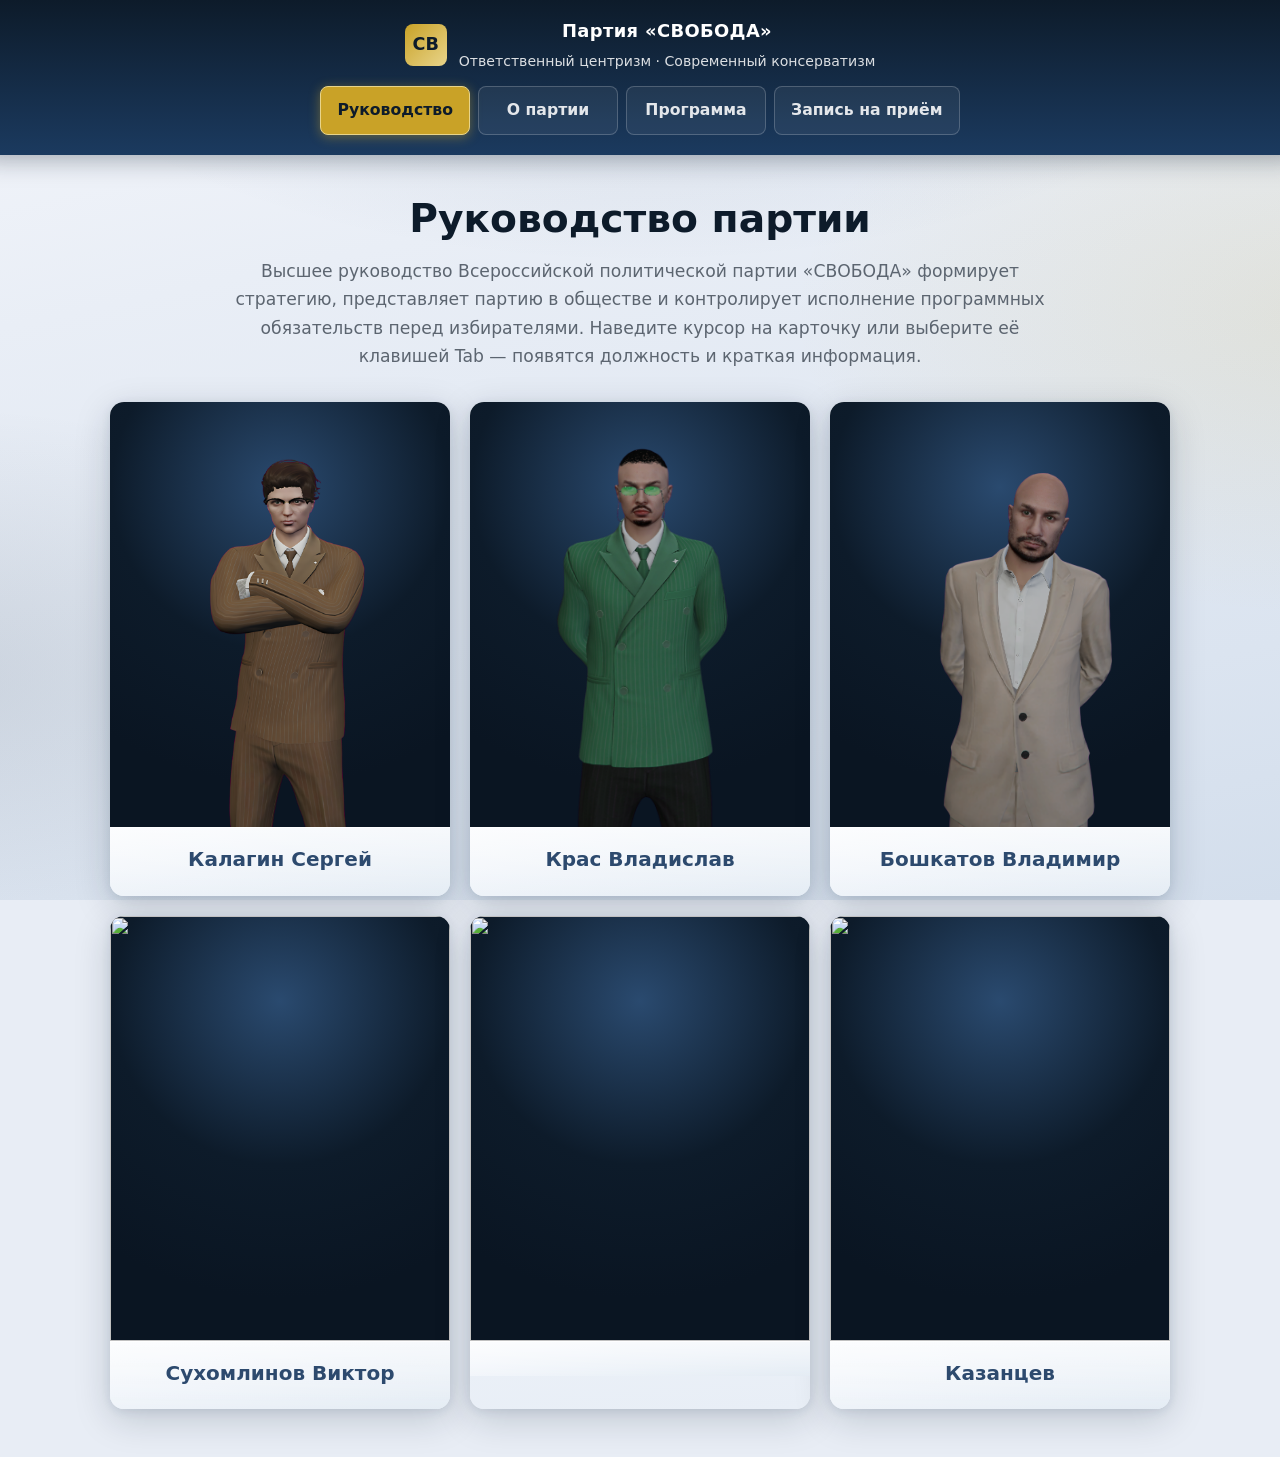
==== index.html @ af03c195 "Add files via upload" ====
<!DOCTYPE html>
<html lang="ru">
<head>
    <meta charset="UTF-8">
    <meta name="viewport" content="width=device-width, initial-scale=1.0">
    <title>Руководство — Партия «СВОБОДА»</title>
    <link rel="stylesheet" href="party.css">
</head>
<body>
    <div class="party-switch">
        <div class="party-switch-inner">
            <a class="party-brand" href="index.html">
                <span class="party-brand-mark">СВ</span>
                <span class="party-brand-text">
                    <strong>Партия «СВОБОДА»</strong>
                    <span>Ответственный центризм · Современный консерватизм</span>
                </span>
            </a>
            <nav class="party-tabs" aria-label="Разделы сайта партии">
                <a href="index.html" class="is-active">Руководство</a>
                <a href="o-partii.html">О партии</a>
                <a href="programma.html">Программа</a>
                <a href="zapis.html">Запись на приём</a>
            </nav>
        </div>
    </div>

    <div class="party-shell">
        <h1 class="party-page-title">Руководство партии</h1>
        <p class="party-lead">
            Высшее руководство Всероссийской политической партии «СВОБОДА» формирует стратегию, представляет партию в обществе и контролирует исполнение программных обязательств перед избирателями. Наведите курсор на карточку или выберите её клавишей Tab — появятся должность и краткая информация.
        </p>

        <div class="party-card-grid party-card-grid--leadership">
            <article class="party-card party-card--leadership" tabindex="0">
                <p class="party-sr-only">Калагин Сергей. Председатель партии. Координирует работу федерального совета, представляет партию на переговорах и в СМИ, отвечает за соблюдение устава и этических стандартов.</p>
                <div class="party-card__visual">
                    <img class="party-card__photo" src="Kolagin.png" alt="Калагин Сергей" width="480" height="600" loading="lazy">
                    <div class="party-card__overlay">
                        <p class="party-card__role">Председатель партии</p>
                        <p class="party-card__bio">Координирует работу федерального совета, представляет партию на переговорах и в СМИ, отвечает за соблюдение устава и этических стандартов.</p>
                    </div>
                </div>
                <h3 class="party-card__surname">Калагин Сергей</h3>
            </article>
            <article class="party-card party-card--leadership" tabindex="0">
                <p class="party-sr-only">Крас Владислав. 1-ый Сопредседатель Партии. Курирует региональную сеть, взаимодействие с общественными организациями и подготовку избирательных кампаний.</p>
                <div class="party-card__visual">
                    <img class="party-card__photo" src="Kras.png" alt="" width="480" height="600" loading="lazy">
                    <div class="party-card__overlay">
                        <p class="party-card__role">1-ый Сопредседатель Партии</p>
                        <p class="party-card__bio">Курирует региональную сеть, взаимодействие с общественными организациями и подготовку избирательных кампаний.</p>
                    </div>
                </div>
                <h3 class="party-card__surname">Крас Владислав</h3>
            </article>
            <article class="party-card party-card--leadership" tabindex="0">
                <p class="party-sr-only">Бошкатов Владимир. 2-ой Сопредседатель Партии. Организует заседания руководящих органов, ведёт документацию и обеспечивает информационную связь между уровнями партии.</p>
                <div class="party-card__visual">
                    <img class="party-card__photo" src="Boshka.png" alt="" width="480" height="600" loading="lazy">
                    <div class="party-card__overlay">
                        <p class="party-card__role">2-ой Сопредседатель Партии</p>
                        <p class="party-card__bio">Организует заседания руководящих органов, ведёт документацию и обеспечивает информационную связь между уровнями партии.</p>
                    </div>
                </div>
                <h3 class="party-card__surname">Бошкатов Владимир</h3>
            </article>
            <article class="party-card party-card--leadership" tabindex="0">
                <p class="party-sr-only">Сухомлинов Виктор. Руководитель Аппарата Партии. Отвечает за кадровую политику, финансовую дисциплину и операционную поддержку проектов партии.</p>
                <div class="party-card__visual">
                    <img class="party-card__photo" src="syxomlimov.png" alt="" width="480" height="600" loading="lazy">
                    <div class="party-card__overlay">
                        <p class="party-card__role">Руководитель Аппарата Партии</p>
                        <p class="party-card__bio">Отвечает за кадровую политику, финансовую дисциплину и операционную поддержку проектов партии.</p>
                    </div>
                </div>
                <h3 class="party-card__surname">Сухомлинов Виктор</h3>
            </article>
            <article class="party-card party-card--leadership" tabindex="0">
                <p class="party-sr-only">Белова Ирина. Председатель контрольной комиссии. Независимый надзор за соблюдением процедур, прозрачностью отчётности и этикой поведения членов партии.</p>
                <div class="party-card__visual">
                    <img class="party-card__photo" src="https://picsum.photos/seed/svoboda-belova/480/600" alt="" width="480" height="600" loading="lazy">
                    <div class="party-card__overlay">
                        <p class="party-card__role">Председатель контрольной комиссии</p>
                        <p class="party-card__bio">Независимый надзор за соблюдением процедур, прозрачностью отчётности и этикой поведения членов партии.</p>
                    </div>
                </div>
                <h3 class="party-card__surname"></h3>
            </article>
            <article class="party-card party-card--leadership" tabindex="0">
                <p class="party-sr-only">Казанцев Сергей. Председатель молодёжного крыла. Развивает молодёжные инициативы, образовательные программы и участие молодых граждан в общественной жизни.</p>
                <div class="party-card__visual">
                    <img class="party-card__photo" src="https://picsum.photos/seed/svoboda-kazantsev/480/600" alt="" width="480" height="600" loading="lazy">
                    <div class="party-card__overlay">
                        <p class="party-card__role">Председатель молодёжного крыла</p>
                        <p class="party-card__bio">Развивает молодёжные инициативы, образовательные программы и участие молодых граждан в общественной жизни.</p>
                    </div>
                </div>
                <h3 class="party-card__surname">Казанцев</h3>
            </article>
        </div>
    </div>
</body>
</html>
---- party.css ----
/* Сайт политической партии «СВОБОДА» */
:root {
    --party-navy: #0d1b2a;
    --party-blue: #1b3a5f;
    --party-accent: #c9a227;
    --party-gold-light: #e8d48a;
    --party-bg: #f5f6f8;
    --party-card: #ffffff;
    --party-text: #1a1a1a;
    --party-muted: #5c6570;
}

* {
    margin: 0;
    padding: 0;
    box-sizing: border-box;
}

body {
    font-family: "Segoe UI", system-ui, -apple-system, sans-serif;
    font-size: 1.075rem;
    line-height: 1.65;
    color: var(--party-text);
    min-height: 100vh;
    background-color: #e8edf5;
    background-image:
        radial-gradient(ellipse 110% 85% at 50% -15%, rgba(27, 58, 95, 0.18), transparent 52%),
        radial-gradient(ellipse 90% 70% at 105% 35%, rgba(201, 162, 39, 0.12), transparent 48%),
        radial-gradient(ellipse 75% 60% at -5% 75%, rgba(13, 27, 42, 0.1), transparent 50%),
        linear-gradient(
            168deg,
            #f4f6fb 0%,
            #e9eef6 28%,
            #e2e9f3 52%,
            #dbe4f0 78%,
            #d3deec 100%
        );
    background-attachment: fixed;
}

.party-shell {
    max-width: 1100px;
    margin: 0 auto;
    padding: 0 1.25rem 3rem;
    display: flex;
    flex-direction: column;
    align-items: center;
}

/* Верхняя панель переключения страниц */
.party-switch {
    position: sticky;
    top: 0;
    z-index: 100;
    background: linear-gradient(180deg, var(--party-navy) 0%, var(--party-blue) 100%);
    margin: 0 -1.25rem 2rem;
    padding: 1rem 1.25rem 1.25rem;
    box-shadow: 0 4px 24px rgba(13, 27, 42, 0.35);
}

.party-switch-inner {
    max-width: 1100px;
    margin: 0 auto;
    display: flex;
    flex-direction: column;
    align-items: center;
    gap: 0.75rem;
    text-align: center;
}

.party-brand {
    display: flex;
    align-items: center;
    justify-content: center;
    gap: 0.75rem;
    color: #fff;
    text-decoration: none;
    flex-wrap: wrap;
    transition:
        transform 0.3s cubic-bezier(0.34, 1.45, 0.64, 1),
        filter 0.25s ease;
}

.party-brand:hover {
    transform: scale(1.04);
    filter: brightness(1.08);
}

.party-brand:active {
    transform: scale(0.98);
    transition-duration: 0.1s;
}

.party-brand-mark {
    min-width: 42px;
    height: 42px;
    padding: 0 6px;
    border-radius: 8px;
    background: linear-gradient(135deg, var(--party-accent), var(--party-gold-light));
    display: grid;
    place-items: center;
    font-weight: 800;
    font-size: 1.1rem;
    color: var(--party-navy);
}

.party-brand-text strong {
    display: block;
    font-size: 1.12rem;
    letter-spacing: 0.02em;
}

.party-brand-text span {
    font-size: 0.88rem;
    opacity: 0.85;
}

.party-tabs {
    display: flex;
    flex-wrap: wrap;
    gap: 0.5rem;
    justify-content: center;
}

.party-tabs a {
    flex: 1 1 auto;
    min-width: 140px;
    text-align: center;
    padding: 0.65rem 1rem;
    border-radius: 8px;
    font-size: 0.98rem;
    font-weight: 600;
    color: rgba(255, 255, 255, 0.88);
    text-decoration: none;
    border: 1px solid rgba(255, 255, 255, 0.2);
    background: rgba(255, 255, 255, 0.06);
    transition:
        background 0.28s ease,
        color 0.28s ease,
        border-color 0.28s ease,
        transform 0.32s cubic-bezier(0.34, 1.45, 0.64, 1),
        box-shadow 0.32s ease;
}

.party-tabs a:hover {
    background: rgba(255, 255, 255, 0.14);
    border-color: rgba(255, 255, 255, 0.35);
    transform: translateY(-4px) scale(1.03);
    box-shadow: 0 10px 26px rgba(0, 0, 0, 0.28);
}

.party-tabs a:active {
    transform: translateY(-1px) scale(0.99);
    transition-duration: 0.12s;
}

.party-tabs a.is-active {
    background: var(--party-accent);
    color: var(--party-navy);
    border-color: var(--party-gold-light);
    box-shadow: 0 2px 12px rgba(201, 162, 39, 0.45);
}

.party-tabs a.is-active:hover {
    transform: translateY(-4px) scale(1.03);
    box-shadow: 0 12px 32px rgba(201, 162, 39, 0.55);
    filter: brightness(1.06);
}

/* Контент */
.party-page-title {
    font-size: clamp(1.85rem, 4.2vw, 2.45rem);
    color: var(--party-navy);
    margin-bottom: 0.35rem;
    font-weight: 700;
    text-align: center;
    width: 100%;
}

.party-lead {
    color: var(--party-muted);
    margin-bottom: 2rem;
    max-width: 52rem;
    text-align: center;
    width: 100%;
}

.party-card-grid {
    display: grid;
    grid-template-columns: repeat(auto-fill, minmax(260px, 1fr));
    gap: 1.25rem;
    width: 100%;
    justify-content: center;
    justify-items: stretch;
}

.party-card {
    background: linear-gradient(165deg, #ffffff 0%, #f8fafc 55%, #f0f4fa 100%);
    border-radius: 12px;
    padding: 1.5rem;
    box-shadow:
        0 4px 20px rgba(13, 27, 42, 0.08),
        inset 0 1px 0 rgba(255, 255, 255, 0.85);
    border: none;
}

.party-card h3 {
    color: var(--party-blue);
    font-size: 1.2rem;
    margin-bottom: 0.25rem;
}

.party-role {
    font-size: 0.9rem;
    color: var(--party-accent);
    font-weight: 600;
    text-transform: uppercase;
    letter-spacing: 0.04em;
    margin-bottom: 0.75rem;
}

.party-card p {
    color: var(--party-muted);
    font-size: 1.02rem;
    text-align: center;
}

.party-card h3,
.party-card .party-role {
    text-align: center;
}

/* Руководство: фото + фамилия; должность и текст при наведении / фокусе */
.party-sr-only {
    position: absolute;
    width: 1px;
    height: 1px;
    padding: 0;
    margin: -1px;
    overflow: hidden;
    clip: rect(0, 0, 0, 0);
    white-space: nowrap;
    border: 0;
}

.party-card-grid--leadership {
    grid-template-columns: repeat(3, minmax(0, 1fr));
}

@media (max-width: 900px) {
    .party-card-grid--leadership {
        grid-template-columns: repeat(2, minmax(0, 1fr));
    }
}

@media (max-width: 520px) {
    .party-card-grid--leadership {
        grid-template-columns: 1fr;
    }
}

.party-card--leadership {
    position: relative;
    padding: 0;
    overflow: hidden;
    display: flex;
    flex-direction: column;
    border-radius: 14px;
    border: none;
    background: linear-gradient(175deg, #fdfefe 0%, #f2f6fb 38%, #e8eef6 100%);
    box-shadow:
        0 10px 36px rgba(13, 27, 42, 0.18),
        0 2px 10px rgba(27, 58, 95, 0.1),
        inset 0 1px 0 rgba(255, 255, 255, 0.75);
}

.party-card--leadership:focus {
    outline: none;
}

.party-card--leadership:focus-visible {
    box-shadow:
        0 0 0 3px var(--party-accent),
        0 10px 36px rgba(13, 27, 42, 0.2),
        0 2px 10px rgba(27, 58, 95, 0.12);
}

.party-card__visual {
    position: relative;
    aspect-ratio: 4 / 5;
    overflow: hidden;
    background: radial-gradient(ellipse 90% 70% at 50% 20%, #2a4a6f 0%, #0d1b2a 55%, #0a1522 100%);
}

.party-card__photo {
    width: 100%;
    height: 100%;
    object-fit: cover;
    display: block;
    transition: transform 0.45s ease;
}

.party-card--leadership:hover .party-card__photo,
.party-card--leadership:focus-within .party-card__photo {
    transform: scale(1.04);
}

.party-card__overlay {
    position: absolute;
    inset: 0;
    display: flex;
    flex-direction: column;
    justify-content: flex-end;
    padding: 1.1rem 1.15rem 1.25rem;
    background: linear-gradient(
        to top,
        rgba(13, 27, 42, 0.94) 0%,
        rgba(13, 27, 42, 0.55) 45%,
        transparent 100%
    );
    color: #fff;
    opacity: 0;
    transition: opacity 0.35s ease;
    text-align: center;
}

.party-card--leadership:hover .party-card__overlay,
.party-card--leadership:focus-within .party-card__overlay {
    opacity: 1;
}

.party-card__role {
    font-size: 0.78rem;
    font-weight: 700;
    text-transform: uppercase;
    letter-spacing: 0.06em;
    color: #ffffff;
    margin: 0 0 0.5rem;
    line-height: 1.3;
    text-shadow:
        0 0 12px rgba(255, 255, 255, 0.45),
        0 1px 4px rgba(0, 0, 0, 0.5);
}

.party-card__bio {
    font-size: 0.95rem;
    line-height: 1.5;
    color: #ffffff;
    margin: 0;
    text-align: center;
    text-shadow:
        0 0 14px rgba(255, 255, 255, 0.4),
        0 1px 5px rgba(0, 0, 0, 0.45);
}

.party-card--leadership .party-card__surname {
    margin: 0;
    padding: 1rem 1rem 1.2rem;
    font-size: 1.25rem;
    font-weight: 700;
    color: #2d4a6e;
    text-align: center;
    position: relative;
    z-index: 1;
    background:
        linear-gradient(180deg, rgba(255, 255, 255, 0.55) 0%, transparent 100%),
        linear-gradient(165deg, #f8fafd 0%, #eef3f9 45%, #e4ecf4 100%);
    border: none;
    box-shadow: inset 0 1px 0 rgba(255, 255, 255, 0.9);
}

@media (hover: none) {
    .party-card__overlay {
        opacity: 1;
        background: linear-gradient(
            to top,
            rgba(13, 27, 42, 0.9) 0%,
            rgba(13, 27, 42, 0.4) 50%,
            transparent 85%
        );
    }

    .party-card__photo {
        transform: none;
    }
}

.party-section {
    margin-bottom: 2.5rem;
    width: 100%;
    max-width: 52rem;
}

.party-section h2 {
    font-size: 1.45rem;
    color: var(--party-navy);
    margin-bottom: 1rem;
    padding-bottom: 0.5rem;
    border-bottom: 2px solid var(--party-accent);
    text-align: center;
}

.party-prose {
    background: var(--party-card);
    padding: 1.75rem;
    border-radius: 12px;
    box-shadow: 0 4px 20px rgba(13, 27, 42, 0.06);
    border: none;
    text-align: center;
}

.party-prose p {
    margin-bottom: 1rem;
    color: var(--party-text);
}

.party-prose ul {
    margin: 0 auto 1rem;
    color: var(--party-muted);
    display: inline-block;
    text-align: left;
    max-width: 100%;
}

.party-prose li {
    margin-bottom: 0.5rem;
}

.party-prose a {
    color: var(--party-blue);
    font-weight: 600;
}

.party-program-intro {
    margin-bottom: 2rem;
    width: 100%;
    max-width: 52rem;
}

.party-program-intro p {
    margin-bottom: 0;
    font-size: 1.12rem;
}

.party-program-list {
    list-style: none;
}

.party-program-list li {
    background: var(--party-card);
    margin-bottom: 1rem;
    padding: 1.25rem 1.25rem 1.25rem 3.5rem;
    border-radius: 10px;
    border: none;
    box-shadow: 0 2px 12px rgba(13, 27, 42, 0.06);
    position: relative;
}

.party-program-list li::before {
    content: counter(step);
    counter-increment: step;
    position: absolute;
    left: 1rem;
    top: 50%;
    transform: translateY(-50%);
    width: 2rem;
    height: 2rem;
    background: var(--party-navy);
    color: var(--party-gold-light);
    border-radius: 50%;
    display: grid;
    place-items: center;
    font-weight: 700;
    font-size: 0.9rem;
}

.party-program-block {
    counter-reset: step;
}

/* Полный текст программы */
.party-program-doc {
    max-width: 52rem;
    width: 100%;
}

.party-program-doc-header {
    text-align: center;
    margin-bottom: 2.5rem;
    padding-bottom: 1.5rem;
    border-bottom: 2px solid var(--party-accent);
}

.party-program-kicker {
    font-size: 0.92rem;
    font-weight: 700;
    letter-spacing: 0.2em;
    color: var(--party-blue);
    margin-bottom: 0.5rem;
}

.party-program-main-title {
    text-align: center;
    font-size: clamp(1.45rem, 3.6vw, 1.95rem);
    line-height: 1.35;
    margin-bottom: 0.5rem;
}

.party-program-edition {
    color: var(--party-muted);
    font-size: 1.02rem;
}

.party-program-chapter {
    margin-bottom: 2.25rem;
}

.party-program-chapter > h2 {
    font-size: 1.22rem;
    color: var(--party-navy);
    margin-bottom: 1rem;
    padding-bottom: 0.5rem;
    border-bottom: 2px solid var(--party-accent);
    line-height: 1.35;
    text-align: center;
}

.party-program-chapter .party-prose {
    margin-top: 0;
}

.party-program-chapter .party-prose p:last-child {
    margin-bottom: 0;
}

.party-program-chapter h3 {
    font-size: 1.06rem;
    color: var(--party-blue);
    margin: 1.25rem 0 0.65rem;
    text-align: center;
}

.party-value-list,
.party-doc-list {
    list-style: none;
    margin: 0 auto 1rem;
    padding: 0;
    max-width: 48rem;
    text-align: left;
}

.party-value-list li,
.party-doc-list li {
    position: relative;
    padding-left: 1.1rem;
    margin-bottom: 0.75rem;
    color: var(--party-text);
}

.party-value-list li::before,
.party-doc-list li::before {
    content: "";
    position: absolute;
    left: 0;
    top: 0.55em;
    width: 5px;
    height: 5px;
    border-radius: 50%;
    background: var(--party-accent);
}

.party-program-chapter .party-prose .party-value-list,
.party-program-chapter .party-prose .party-doc-list {
    margin-left: auto;
    margin-right: auto;
}

.party-doc-list li strong {
    color: var(--party-navy);
}

.party-form {
    background: var(--party-card);
    padding: 2rem;
    border-radius: 12px;
    box-shadow: 0 4px 24px rgba(13, 27, 42, 0.1);
    border: none;
    max-width: 520px;
    width: 100%;
    margin-left: auto;
    margin-right: auto;
    text-align: left;
}

.party-form label {
    display: block;
    font-weight: 600;
    font-size: 0.95rem;
    color: var(--party-navy);
    margin-bottom: 0.35rem;
}

.party-form input,
.party-form select,
.party-form textarea {
    width: 100%;
    padding: 0.65rem 0.85rem;
    margin-bottom: 1.1rem;
    border: 1px solid #cfd4dc;
    border-radius: 8px;
    font: inherit;
}

.party-form input:focus,
.party-form select:focus,
.party-form textarea:focus {
    outline: none;
    border-color: var(--party-blue);
    box-shadow: 0 0 0 3px rgba(27, 58, 95, 0.15);
}

.party-form button {
    width: 100%;
    padding: 0.85rem 1.25rem;
    border: none;
    border-radius: 8px;
    font-weight: 700;
    font-size: 1rem;
    cursor: pointer;
    background: linear-gradient(135deg, var(--party-blue), var(--party-navy));
    color: #f5f9ff;
    text-shadow: 0 0 18px rgba(255, 255, 255, 0.35);
    transition:
        transform 0.32s cubic-bezier(0.34, 1.45, 0.64, 1),
        box-shadow 0.32s ease,
        filter 0.28s ease;
}

.party-form button:hover {
    transform: translateY(-5px) scale(1.02);
    box-shadow: 0 14px 32px rgba(13, 27, 42, 0.42);
    filter: brightness(1.1);
}

.party-form button:active {
    transform: translateY(-2px) scale(0.99);
    box-shadow: 0 6px 16px rgba(13, 27, 42, 0.35);
    transition-duration: 0.12s;
}

.party-note {
    font-size: 0.92rem;
    color: var(--party-muted);
    margin-top: 1rem;
}

/* Запись на приём: инструкция и ссылка на Google-форму */
.party-zapis-section {
    max-width: 40rem;
}

.party-zapis-instructions .party-zapis-steps {
    list-style: decimal;
    margin: 0 auto 1.5rem;
    padding-left: 1.35rem;
    text-align: left;
    max-width: 100%;
    display: block;
    color: var(--party-text);
}

.party-zapis-steps li {
    margin-bottom: 0.85rem;
    padding-left: 0.35rem;
}

.party-zapis-steps li:last-child {
    margin-bottom: 0;
}

.party-zapis-cta-wrap {
    text-align: center;
    margin: 1.5rem 0 0;
}

.party-zapis-google {
    display: inline-block;
    padding: 0.95rem 1.75rem;
    border-radius: 10px;
    font-weight: 700;
    font-size: 1.05rem;
    text-decoration: none;
    color: #f5f9ff;
    text-shadow: 0 0 20px rgba(255, 255, 255, 0.4);
    background: linear-gradient(135deg, var(--party-blue), var(--party-navy));
    box-shadow: 0 6px 22px rgba(13, 27, 42, 0.28);
    transition:
        transform 0.32s cubic-bezier(0.34, 1.45, 0.64, 1),
        box-shadow 0.32s ease,
        filter 0.28s ease;
}

.party-zapis-google:hover {
    transform: translateY(-4px) scale(1.02);
    box-shadow: 0 12px 32px rgba(13, 27, 42, 0.38);
    filter: brightness(1.08);
}

.party-zapis-google:active {
    transform: translateY(-1px) scale(0.99);
    transition-duration: 0.12s;
}

.party-zapis-note {
    margin-top: 1.25rem;
    margin-bottom: 0;
    text-align: center;
}

@media (prefers-reduced-motion: reduce) {
    .party-brand,
    .party-brand:hover,
    .party-brand:active,
    .party-tabs a,
    .party-tabs a:hover,
    .party-tabs a:active,
    .party-form button,
    .party-form button:hover,
    .party-form button:active,
    .party-zapis-google,
    .party-zapis-google:hover,
    .party-zapis-google:active {
        transition-duration: 0.01ms !important;
        transition-timing-function: linear !important;
    }

    .party-brand:hover,
    .party-brand:active,
    .party-tabs a:hover,
    .party-tabs a:active,
    .party-form button:hover,
    .party-form button:active,
    .party-zapis-google:hover,
    .party-zapis-google:active {
        transform: none !important;
        filter: none !important;
    }

    .party-tabs a.is-active:hover {
        filter: none !important;
    }
}

@media (max-width: 768px) {
    body {
        background-attachment: scroll;
    }
}

@media (max-width: 600px) {
    .party-tabs a {
        min-width: calc(50% - 0.25rem);
    }
}
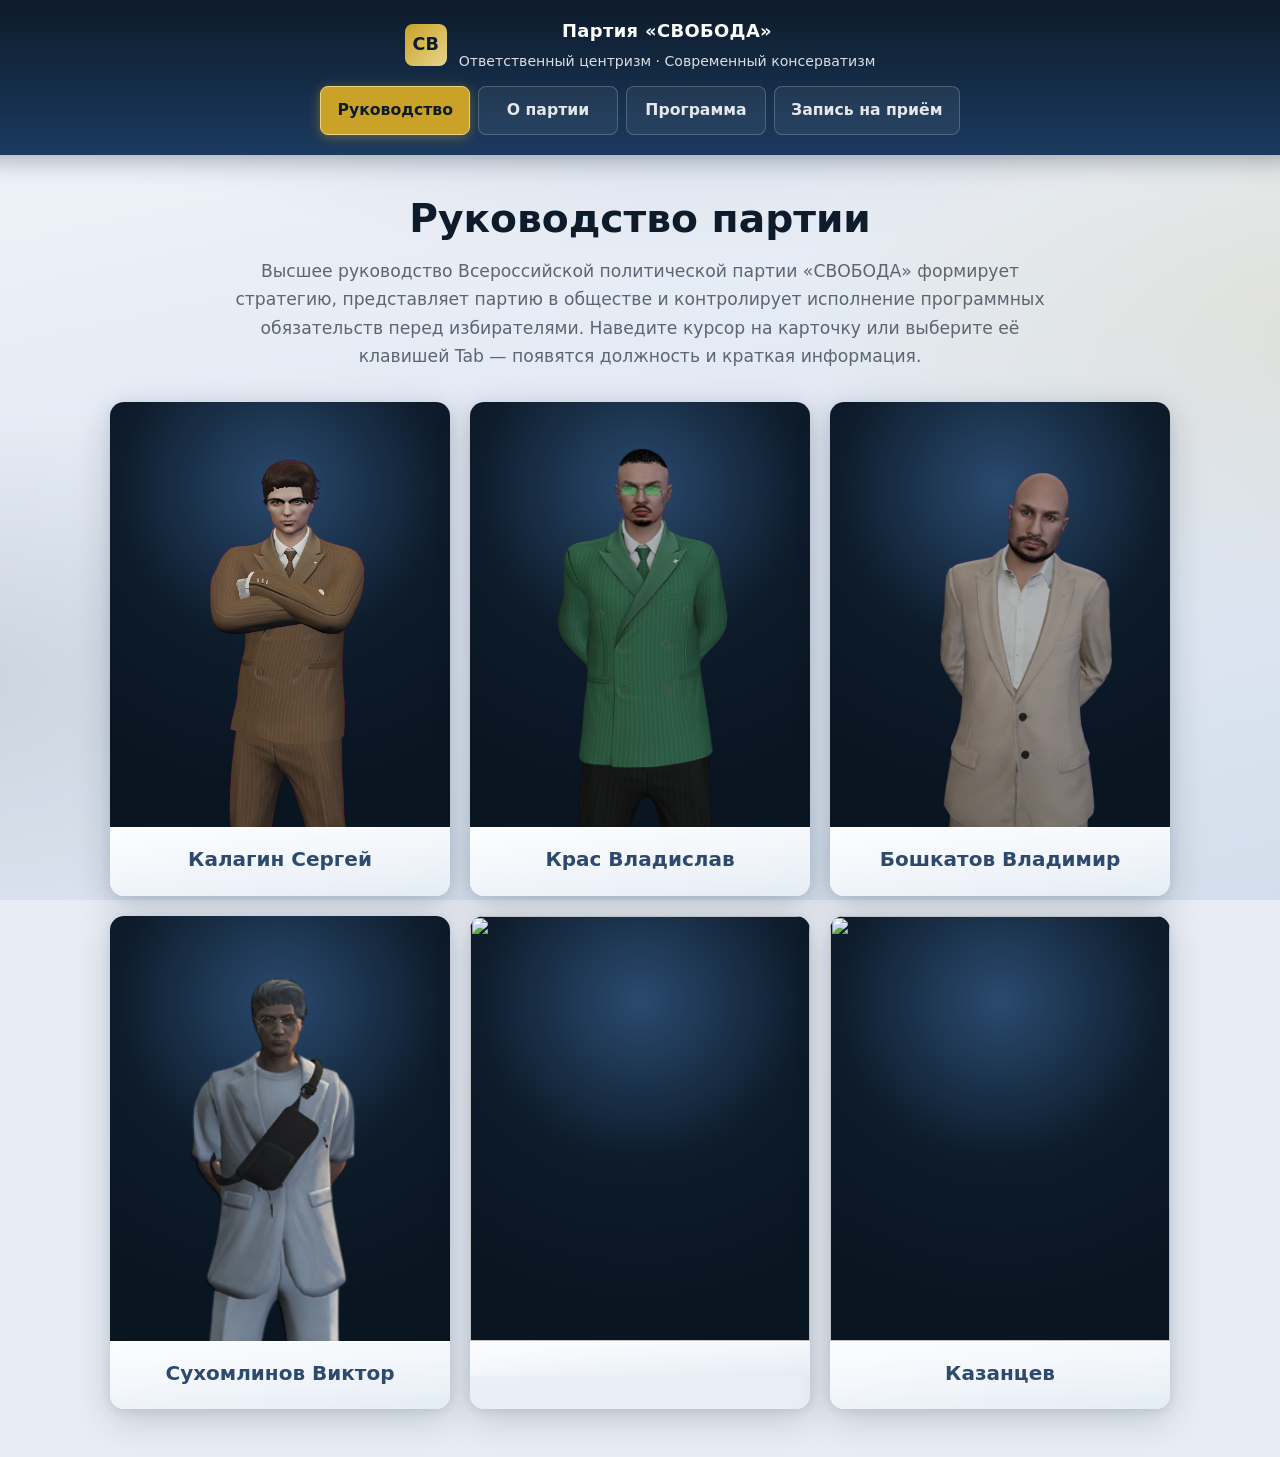
==== commit 9543bf88: "Update index.html" ====
--- a/index.html
+++ b/index.html
@@ -68,7 +68,7 @@
             <article class="party-card party-card--leadership" tabindex="0">
                 <p class="party-sr-only">Сухомлинов Виктор. Руководитель Аппарата Партии. Отвечает за кадровую политику, финансовую дисциплину и операционную поддержку проектов партии.</p>
                 <div class="party-card__visual">
-                    <img class="party-card__photo" src="syxomlimov.png" alt="" width="480" height="600" loading="lazy">
+                    <img class="party-card__photo" src="Syxomlimov.png" alt="" width="480" height="600" loading="lazy">
                     <div class="party-card__overlay">
                         <p class="party-card__role">Руководитель Аппарата Партии</p>
                         <p class="party-card__bio">Отвечает за кадровую политику, финансовую дисциплину и операционную поддержку проектов партии.</p>
@@ -79,7 +79,7 @@
             <article class="party-card party-card--leadership" tabindex="0">
                 <p class="party-sr-only">Белова Ирина. Председатель контрольной комиссии. Независимый надзор за соблюдением процедур, прозрачностью отчётности и этикой поведения членов партии.</p>
                 <div class="party-card__visual">
-                    <img class="party-card__photo" src="https://picsum.photos/seed/svoboda-belova/480/600" alt="" width="480" height="600" loading="lazy">
+                    <img class="party-card__photo" src="" alt="" width="480" height="600" loading="lazy">
                     <div class="party-card__overlay">
                         <p class="party-card__role">Председатель контрольной комиссии</p>
                         <p class="party-card__bio">Независимый надзор за соблюдением процедур, прозрачностью отчётности и этикой поведения членов партии.</p>
@@ -90,7 +90,7 @@
             <article class="party-card party-card--leadership" tabindex="0">
                 <p class="party-sr-only">Казанцев Сергей. Председатель молодёжного крыла. Развивает молодёжные инициативы, образовательные программы и участие молодых граждан в общественной жизни.</p>
                 <div class="party-card__visual">
-                    <img class="party-card__photo" src="https://picsum.photos/seed/svoboda-kazantsev/480/600" alt="" width="480" height="600" loading="lazy">
+                    <img class="party-card__photo" src="https://ir.ozone.ru/s3/multimedia-1-m/7606208434.jpg" alt="" width="480" height="600" loading="lazy">
                     <div class="party-card__overlay">
                         <p class="party-card__role">Председатель молодёжного крыла</p>
                         <p class="party-card__bio">Развивает молодёжные инициативы, образовательные программы и участие молодых граждан в общественной жизни.</p>
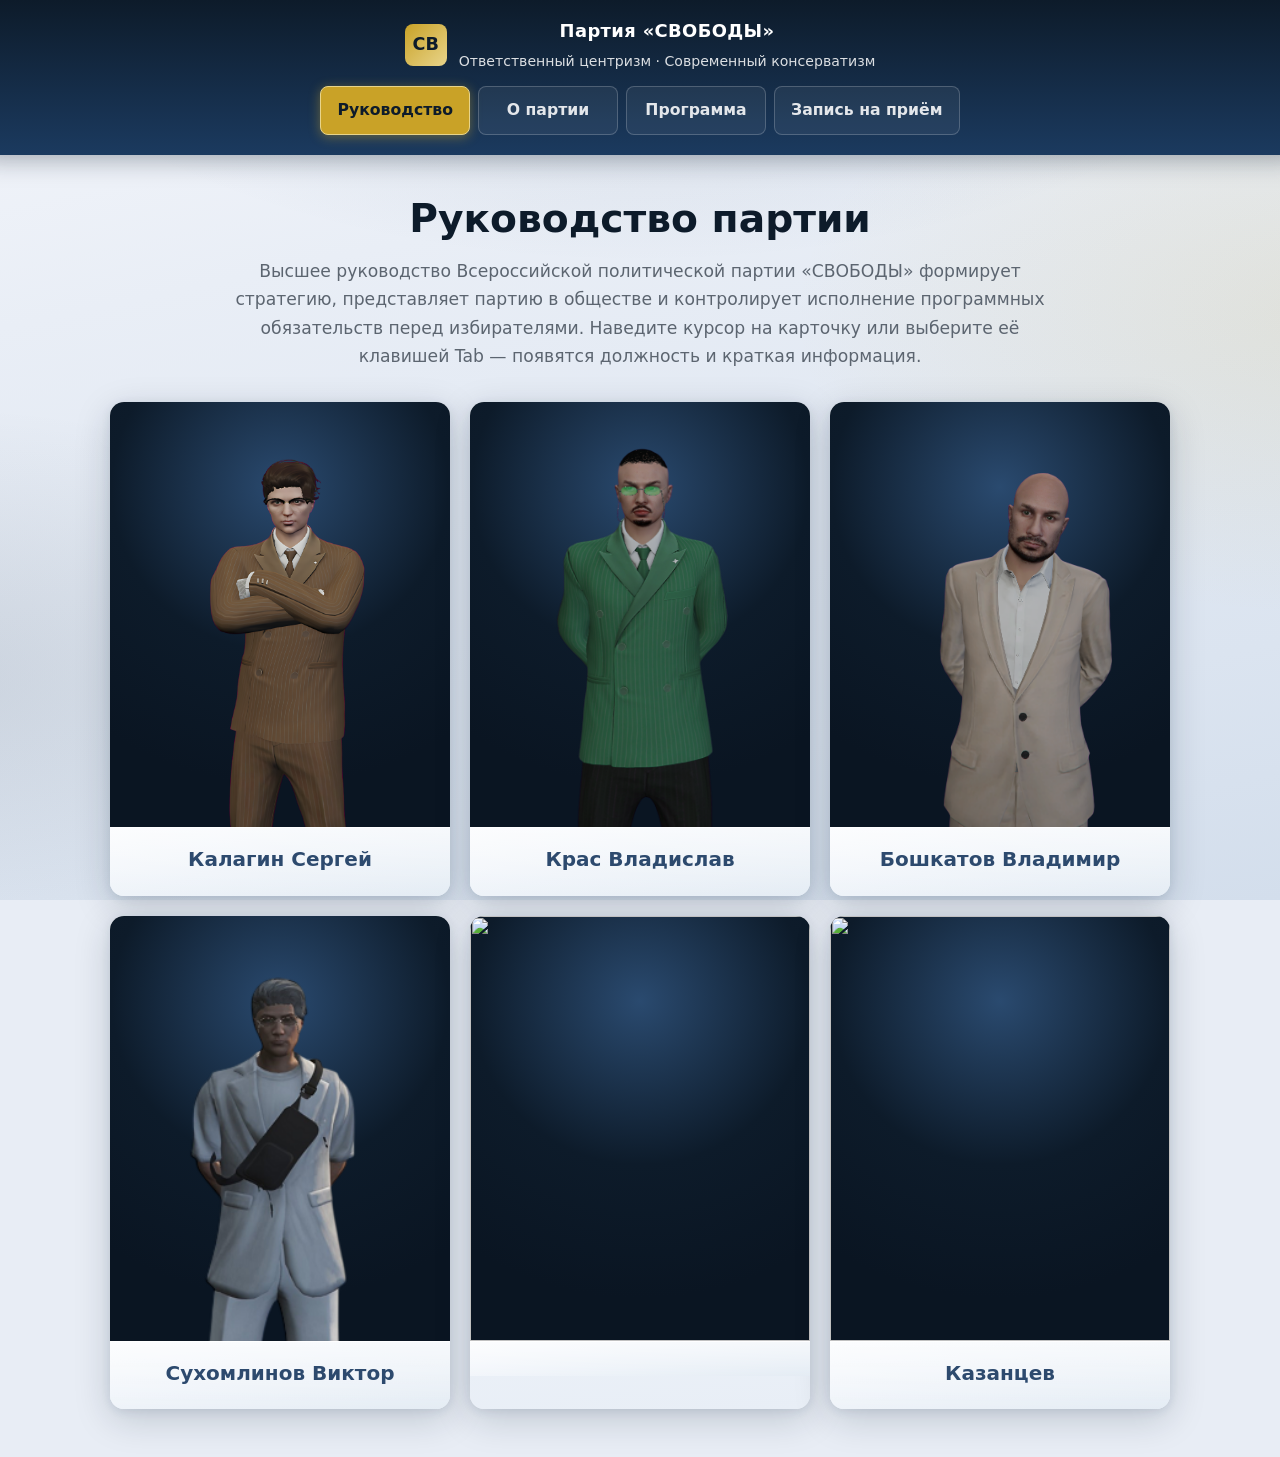
==== commit 175de6d4: "Update index.html" ====
--- a/index.html
+++ b/index.html
@@ -12,7 +12,7 @@
             <a class="party-brand" href="index.html">
                 <span class="party-brand-mark">СВ</span>
                 <span class="party-brand-text">
-                    <strong>Партия «СВОБОДА»</strong>
+                    <strong>Партия «СВОБОДЫ»</strong>
                     <span>Ответственный центризм · Современный консерватизм</span>
                 </span>
             </a>
@@ -28,7 +28,7 @@
     <div class="party-shell">
         <h1 class="party-page-title">Руководство партии</h1>
         <p class="party-lead">
-            Высшее руководство Всероссийской политической партии «СВОБОДА» формирует стратегию, представляет партию в обществе и контролирует исполнение программных обязательств перед избирателями. Наведите курсор на карточку или выберите её клавишей Tab — появятся должность и краткая информация.
+            Высшее руководство Всероссийской политической партии «СВОБОДЫ» формирует стратегию, представляет партию в обществе и контролирует исполнение программных обязательств перед избирателями. Наведите курсор на карточку или выберите её клавишей Tab — появятся должность и краткая информация.
         </p>
 
         <div class="party-card-grid party-card-grid--leadership">
@@ -49,7 +49,7 @@
                     <img class="party-card__photo" src="Kras.png" alt="" width="480" height="600" loading="lazy">
                     <div class="party-card__overlay">
                         <p class="party-card__role">1-ый Сопредседатель Партии</p>
-                        <p class="party-card__bio">Курирует региональную сеть, взаимодействие с общественными организациями и подготовку избирательных кампаний.</p>
+                        <p class="party-card__bio">Курирует отдел кадров и учёта членов, отвечает за приём, исключение, реестр членов, внутреннюю дисциплину и организационную работу.</p>
                     </div>
                 </div>
                 <h3 class="party-card__surname">Крас Владислав</h3>
@@ -60,7 +60,7 @@
                     <img class="party-card__photo" src="Boshka.png" alt="" width="480" height="600" loading="lazy">
                     <div class="party-card__overlay">
                         <p class="party-card__role">2-ой Сопредседатель Партии</p>
-                        <p class="party-card__bio">Организует заседания руководящих органов, ведёт документацию и обеспечивает информационную связь между уровнями партии.</p>
+                        <p class="party-card__bio">Координирует работу руководящих органов, ведёт документацию и обеспечивает информационную связь между уровнями партии.</p>
                     </div>
                 </div>
                 <h3 class="party-card__surname">Бошкатов Владимир</h3>
@@ -71,7 +71,7 @@
                     <img class="party-card__photo" src="Syxomlimov.png" alt="" width="480" height="600" loading="lazy">
                     <div class="party-card__overlay">
                         <p class="party-card__role">Руководитель Аппарата Партии</p>
-                        <p class="party-card__bio">Отвечает за кадровую политику, финансовую дисциплину и операционную поддержку проектов партии.</p>
+                        <p class="party-card__bio">Курирует региональную сеть, взаимодействие с общественными организациями и подготовку избирательных кампаний.</p>
                     </div>
                 </div>
                 <h3 class="party-card__surname">Сухомлинов Виктор</h3>
@@ -79,7 +79,7 @@
             <article class="party-card party-card--leadership" tabindex="0">
                 <p class="party-sr-only">Белова Ирина. Председатель контрольной комиссии. Независимый надзор за соблюдением процедур, прозрачностью отчётности и этикой поведения членов партии.</p>
                 <div class="party-card__visual">
-                    <img class="party-card__photo" src="" alt="" width="480" height="600" loading="lazy">
+                    <img class="party-card__photo" src="https://img.freepik.com/premium-photo/cute-kitten-cat-closeup_1026065-142470.jpg?semt=ais_hybrid&w=740" alt="" width="480" height="600" loading="lazy">
                     <div class="party-card__overlay">
                         <p class="party-card__role">Председатель контрольной комиссии</p>
                         <p class="party-card__bio">Независимый надзор за соблюдением процедур, прозрачностью отчётности и этикой поведения членов партии.</p>
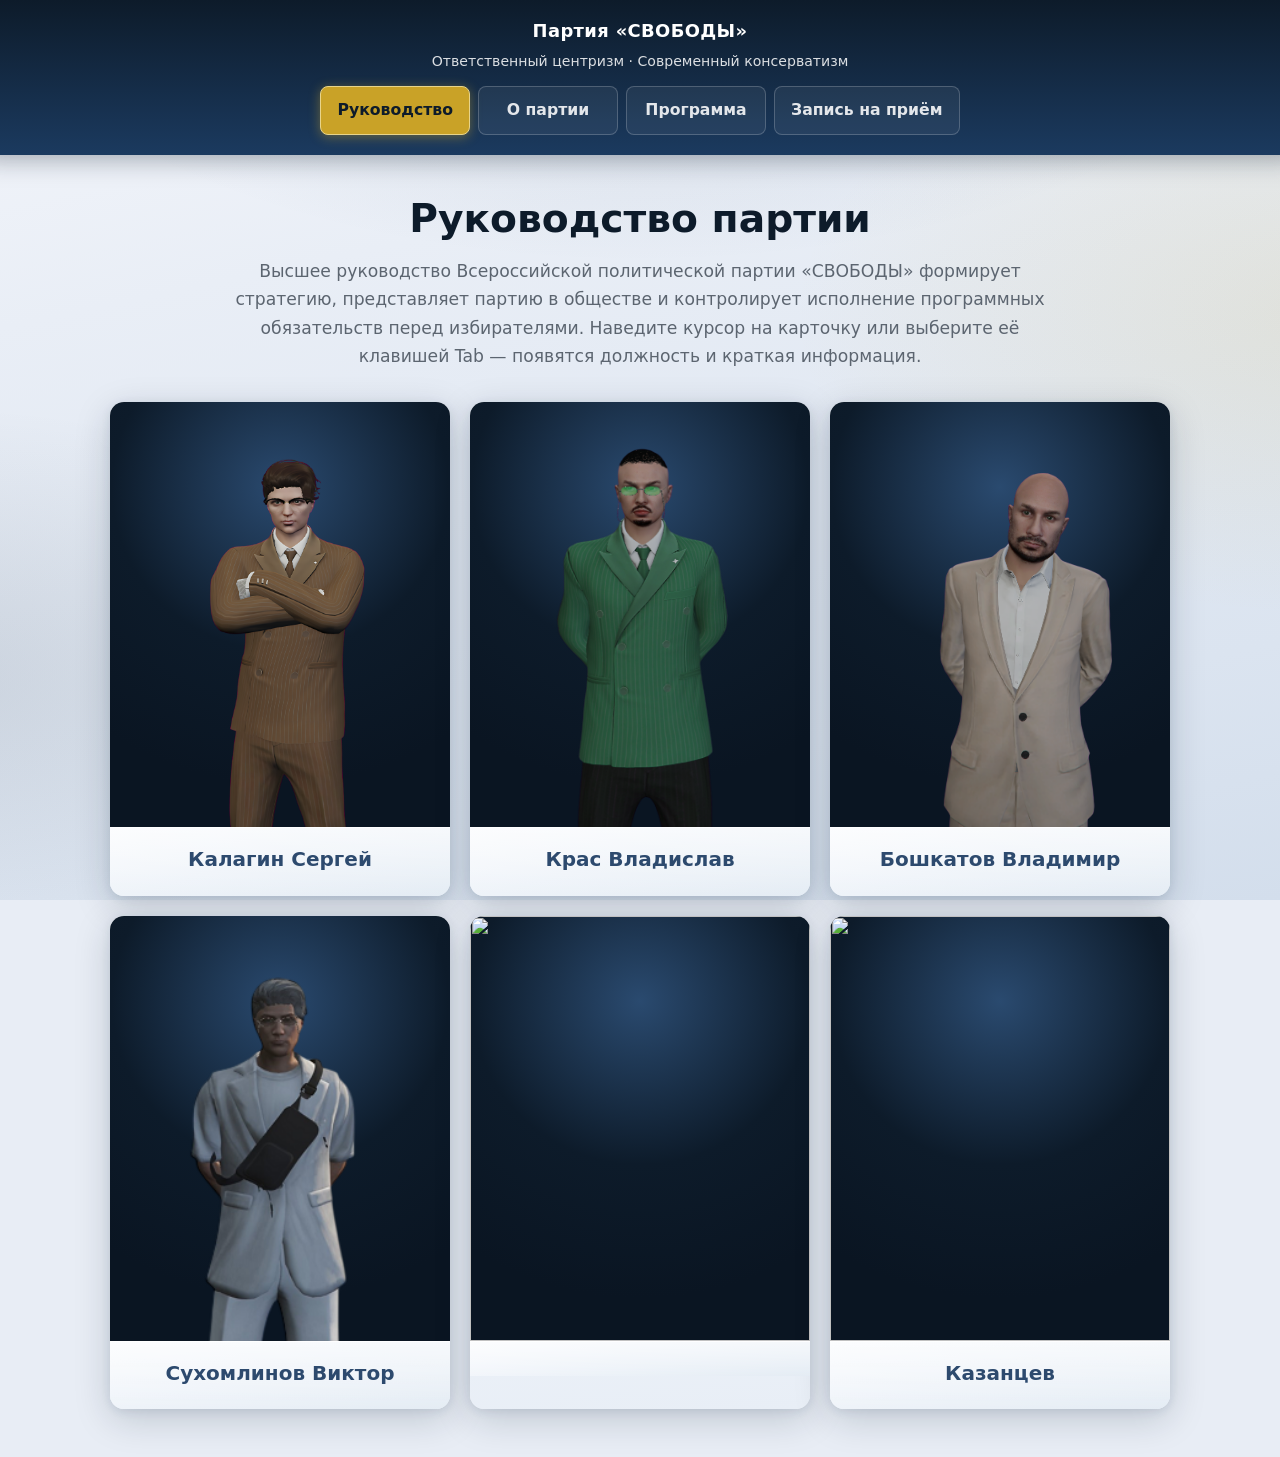
==== commit ddaf2ddc: "Update index.html" ====
--- a/index.html
+++ b/index.html
@@ -10,7 +10,6 @@
     <div class="party-switch">
         <div class="party-switch-inner">
             <a class="party-brand" href="index.html">
-                <span class="party-brand-mark">СВ</span>
                 <span class="party-brand-text">
                     <strong>Партия «СВОБОДЫ»</strong>
                     <span>Ответственный центризм · Современный консерватизм</span>
